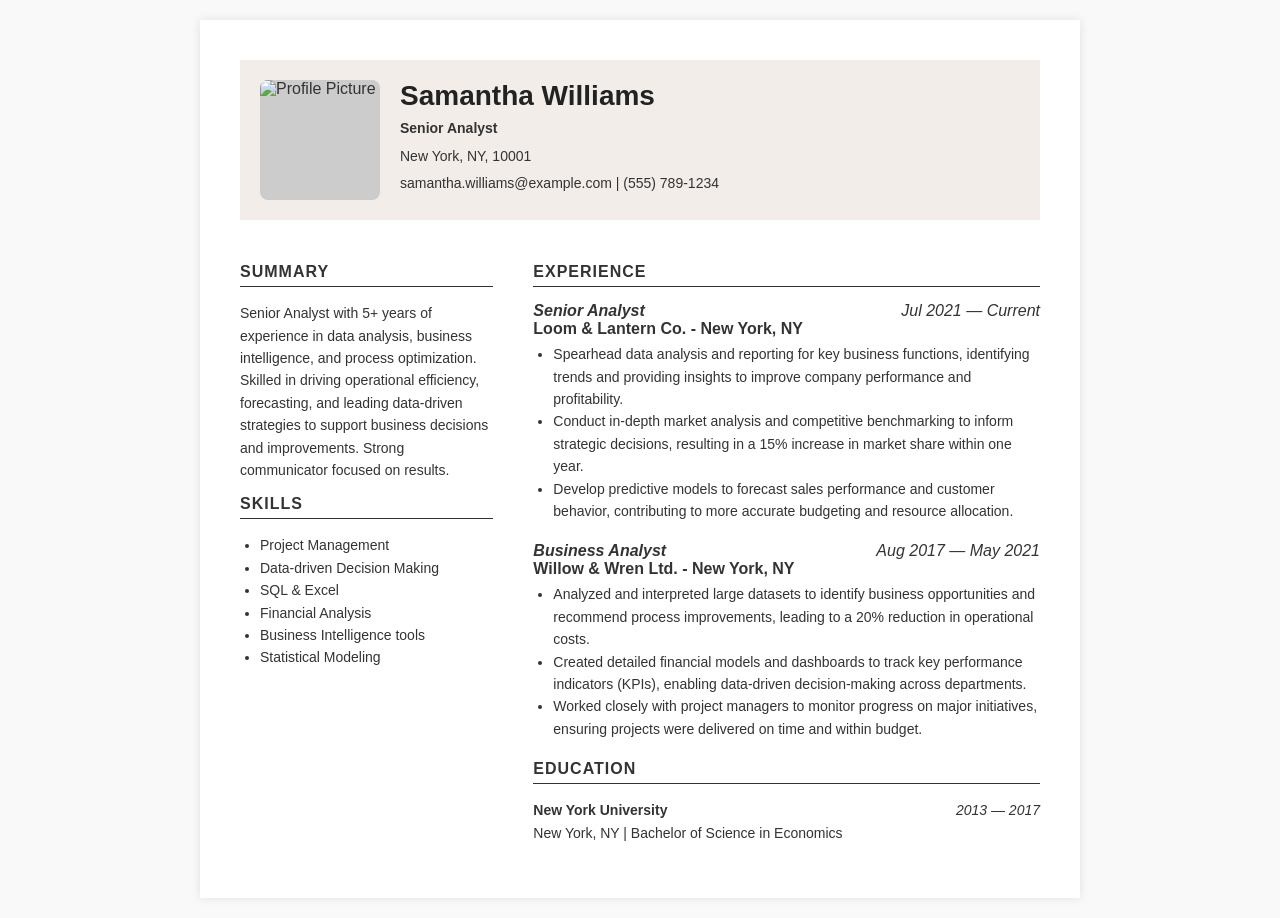
==== index.html @ facde75a "Add files via upload" ====
<!DOCTYPE html>
<html lang="en">
<head>
    <meta charset="UTF-8">
    <meta name="viewport" content="width=device-width, initial-scale=1.0">
    <title>Samantha Williams Resume</title>
    <link rel="stylesheet" href="style.css">
</head>
<body>

<div class="resume-container">
    <header>
        <img src="image/Samantha.jpg" alt="Profile Picture" class="profile-pic">
        <div class="header-info">
            <h1>Samantha Williams</h1>
            <p><strong>Senior Analyst</strong></p>
            <p>New York, NY, 10001</p>
            <p>samantha.williams@example.com | (555) 789-1234</p>
        </div>
    </header>

    <div class="main-content">
        <div class="left-col">
            <section>
                <h2>Summary</h2>
                <p>Senior Analyst with 5+ years of experience in data analysis, business intelligence, and process optimization. Skilled in driving operational efficiency, forecasting, and leading data-driven strategies to support business decisions and improvements. Strong communicator focused on results.</p>
            </section>

            <section>
                <h2>Skills</h2>
                <ul>
                    <li>Project Management</li>
                    <li>Data-driven Decision Making</li>
                    <li>SQL & Excel</li>
                    <li>Financial Analysis</li>
                    <li>Business Intelligence tools</li>
                    <li>Statistical Modeling</li>
                </ul>
            </section>
        </div>

        <div class="right-col">
            <section>
                <h2>Experience</h2>
                
                <div class="job">
                    <span class="job-title">Senior Analyst</span>
                    <span class="date">Jul 2021 — Current</span>
                    <span class="company">Loom & Lantern Co. - New York, NY</span>
                    <ul>
                        <li>Spearhead data analysis and reporting for key business functions, identifying trends and providing insights to improve company performance and profitability.</li>
                        <li>Conduct in-depth market analysis and competitive benchmarking to inform strategic decisions, resulting in a 15% increase in market share within one year.</li>
                        <li>Develop predictive models to forecast sales performance and customer behavior, contributing to more accurate budgeting and resource allocation.</li>
                    </ul>
                </div>

                <div class="job">
                    <span class="job-title">Business Analyst</span>
                    <span class="date">Aug 2017 — May 2021</span>
                    <span class="company">Willow & Wren Ltd. - New York, NY</span>
                    <ul>
                        <li>Analyzed and interpreted large datasets to identify business opportunities and recommend process improvements, leading to a 20% reduction in operational costs.</li>
                        <li>Created detailed financial models and dashboards to track key performance indicators (KPIs), enabling data-driven decision-making across departments.</li>
                        <li>Worked closely with project managers to monitor progress on major initiatives, ensuring projects were delivered on time and within budget.</li>
                    </ul>
                </div>
            </section>

            <section>
                <h2>Education</h2>
                <p><strong>New York University</strong> <span class="date">2013 — 2017</span><br>
                New York, NY | Bachelor of Science in Economics</p>
            </section>
        </div>
    </div>
</div>

</body>
</html>
---- style.css ----
body {
    font-family: 'Segoe UI', Tahoma, Geneva, Verdana, sans-serif;
    background-color: #f9f9f9;
    margin: 0;
    padding: 20px;
    color: #333;
}

.resume-container {
    max-width: 800px;
    margin: 0 auto;
    background: #fff;
    padding: 40px;
    box-shadow: 0 0 10px rgba(0,0,0,0.1);
}

/* Header Section */
header {
    background-color: #f2ede9;
    padding: 20px;
    display: flex;
    align-items: center;
    gap: 20px;
    margin-bottom: 30px;
}

.profile-pic {
    width: 120px;
    height: 120px;
    background-color: #ccc;
    border-radius: 8px;
    object-fit: cover;
}

.header-info h1 {
    margin: 0;
    font-size: 28px;
    color: #222;
}

.header-info p {
    margin: 5px 0;
    font-size: 14px;
}

/* Two Column Layout */
.main-content {
    display: flex;
    gap: 40px;
}

.left-col {
    flex: 1;
}

.right-col {
    flex: 2;
}

/* Section Styling */
h2 {
    font-size: 16px;
    text-transform: uppercase;
    border-bottom: 1px solid #333;
    padding-bottom: 5px;
    margin-bottom: 15px;
    letter-spacing: 1px;
}

p, li {
    font-size: 14px;
    line-height: 1.6;
}

ul {
    padding-left: 20px;
    margin-top: 5px;
}

.job {
    margin-bottom: 20px;
}

.job-title {
    font-weight: bold;
    font-style: italic;
}

.date {
    float: right;
    font-style: italic;
}

.company {
    display: block;
    font-weight: bold;
    margin-bottom: 5px;
}
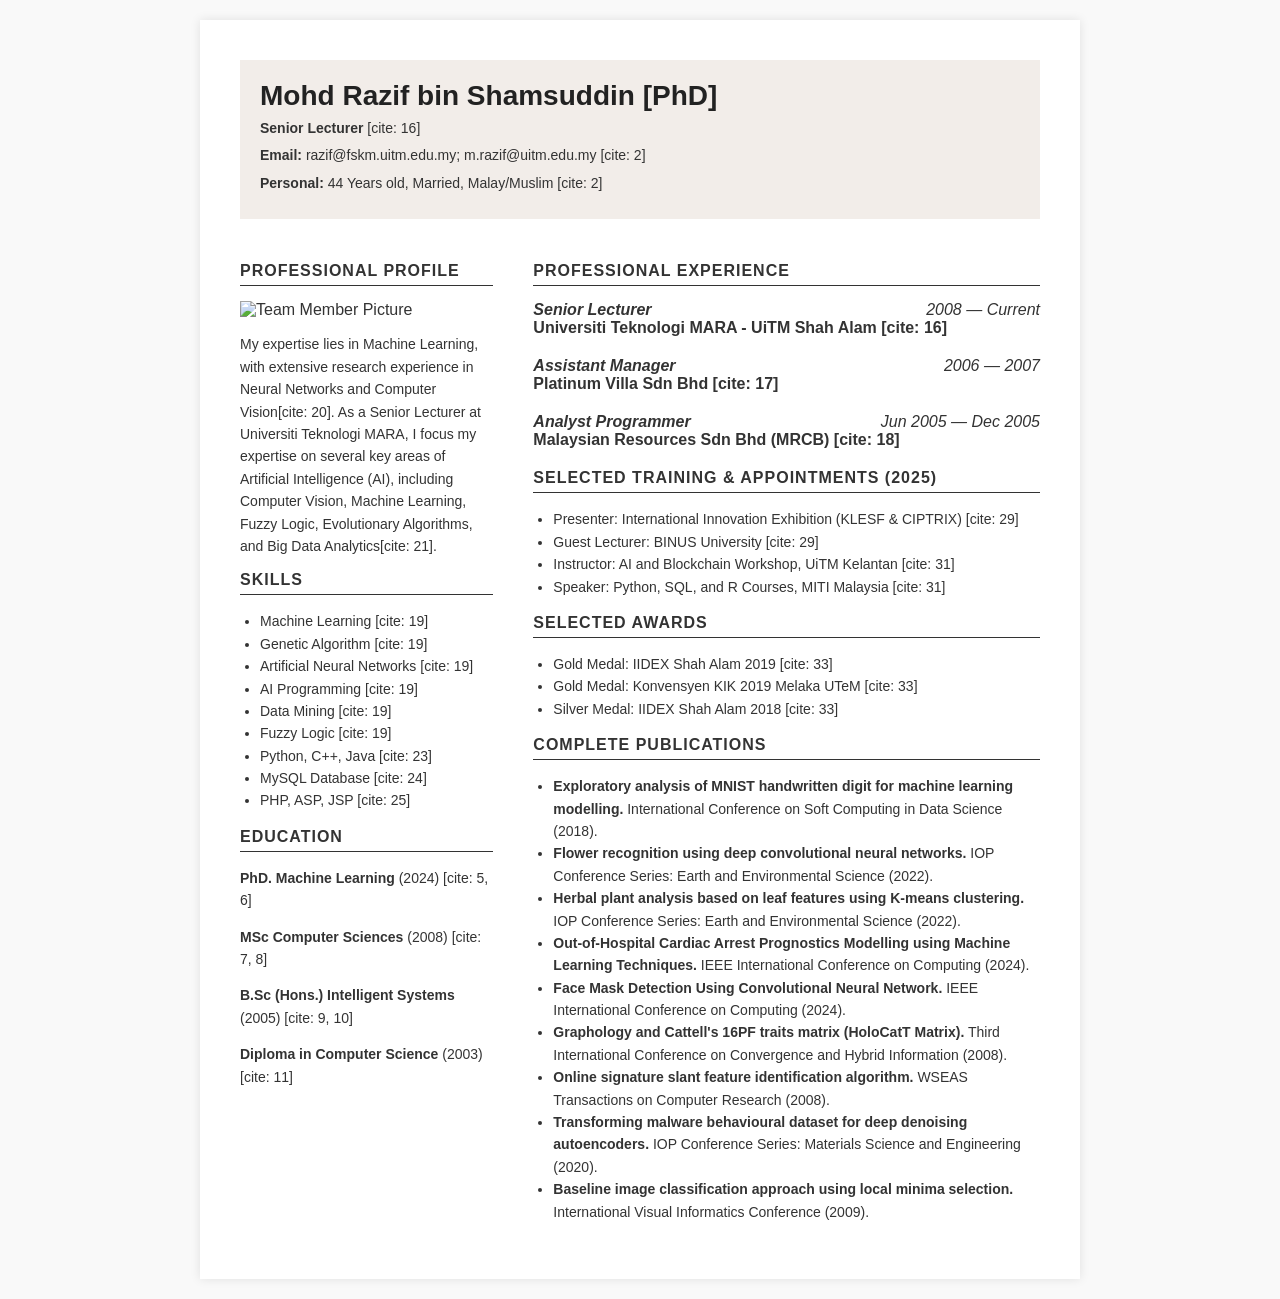
==== commit f1d635f2: "Add files via upload" ====
--- a/index.html
+++ b/index.html
@@ -3,73 +3,102 @@
 <head>
     <meta charset="UTF-8">
     <meta name="viewport" content="width=device-width, initial-scale=1.0">
-    <title>Samantha Williams Resume</title>
+    <title>Resume - Mohd Razif bin Shamsuddin</title>
     <link rel="stylesheet" href="style.css">
 </head>
 <body>
 
 <div class="resume-container">
     <header>
-        <img src="image/Samantha.jpg" alt="Profile Picture" class="profile-pic">
         <div class="header-info">
-            <h1>Samantha Williams</h1>
-            <p><strong>Senior Analyst</strong></p>
-            <p>New York, NY, 10001</p>
-            <p>samantha.williams@example.com | (555) 789-1234</p>
+            <h1>Mohd Razif bin Shamsuddin [PhD]</h1>
+            <p><strong>Senior Lecturer</strong> [cite: 16]</p>
+            <p><strong>Email:</strong> razif@fskm.uitm.edu.my; m.razif@uitm.edu.my [cite: 2]</p>
+            <p><strong>Personal:</strong> 44 Years old, Married, Malay/Muslim [cite: 2]</p>
         </div>
     </header>
 
     <div class="main-content">
         <div class="left-col">
             <section>
-                <h2>Summary</h2>
-                <p>Senior Analyst with 5+ years of experience in data analysis, business intelligence, and process optimization. Skilled in driving operational efficiency, forecasting, and leading data-driven strategies to support business decisions and improvements. Strong communicator focused on results.</p>
+                <h2>Professional Profile</h2>
+                <img src="https://etncpi.uitm.edu.my/eREEIS/uploads/55bdda89.png" alt="Team Member Picture" data-speed="0.5" width="300px">
+                <p>My expertise lies in Machine Learning, with extensive research experience in Neural Networks and Computer Vision[cite: 20]. As a Senior Lecturer at Universiti Teknologi MARA, I focus my expertise on several key areas of Artificial Intelligence (AI), including Computer Vision, Machine Learning, Fuzzy Logic, Evolutionary Algorithms, and Big Data Analytics[cite: 21].</p>
             </section>
 
             <section>
                 <h2>Skills</h2>
                 <ul>
-                    <li>Project Management</li>
-                    <li>Data-driven Decision Making</li>
-                    <li>SQL & Excel</li>
-                    <li>Financial Analysis</li>
-                    <li>Business Intelligence tools</li>
-                    <li>Statistical Modeling</li>
+                    <li>Machine Learning [cite: 19]</li>
+                    <li>Genetic Algorithm [cite: 19]</li>
+                    <li>Artificial Neural Networks [cite: 19]</li>
+                    <li>AI Programming [cite: 19]</li>
+                    <li>Data Mining [cite: 19]</li>
+                    <li>Fuzzy Logic [cite: 19]</li>
+                    <li>Python, C++, Java [cite: 23]</li>
+                    <li>MySQL Database [cite: 24]</li>
+                    <li>PHP, ASP, JSP [cite: 25]</li>
                 </ul>
+            </section>
+
+            <section>
+                <h2>Education</h2>
+                <p><strong>PhD. Machine Learning</strong> (2024) [cite: 5, 6]</p>
+                <p><strong>MSc Computer Sciences</strong> (2008) [cite: 7, 8]</p>
+                <p><strong>B.Sc (Hons.) Intelligent Systems</strong> (2005) [cite: 9, 10]</p>
+                <p><strong>Diploma in Computer Science</strong> (2003) [cite: 11]</p>
             </section>
         </div>
 
         <div class="right-col">
             <section>
-                <h2>Experience</h2>
-                
+                <h2>Professional Experience</h2>
                 <div class="job">
-                    <span class="job-title">Senior Analyst</span>
-                    <span class="date">Jul 2021 — Current</span>
-                    <span class="company">Loom & Lantern Co. - New York, NY</span>
-                    <ul>
-                        <li>Spearhead data analysis and reporting for key business functions, identifying trends and providing insights to improve company performance and profitability.</li>
-                        <li>Conduct in-depth market analysis and competitive benchmarking to inform strategic decisions, resulting in a 15% increase in market share within one year.</li>
-                        <li>Develop predictive models to forecast sales performance and customer behavior, contributing to more accurate budgeting and resource allocation.</li>
-                    </ul>
+                    <span class="job-title">Senior Lecturer</span>
+                    <span class="date">2008 — Current</span>
+                    <span class="company">Universiti Teknologi MARA - UiTM Shah Alam [cite: 16]</span>
                 </div>
-
                 <div class="job">
-                    <span class="job-title">Business Analyst</span>
-                    <span class="date">Aug 2017 — May 2021</span>
-                    <span class="company">Willow & Wren Ltd. - New York, NY</span>
-                    <ul>
-                        <li>Analyzed and interpreted large datasets to identify business opportunities and recommend process improvements, leading to a 20% reduction in operational costs.</li>
-                        <li>Created detailed financial models and dashboards to track key performance indicators (KPIs), enabling data-driven decision-making across departments.</li>
-                        <li>Worked closely with project managers to monitor progress on major initiatives, ensuring projects were delivered on time and within budget.</li>
-                    </ul>
+                    <span class="job-title">Assistant Manager</span>
+                    <span class="date">2006 — 2007</span>
+                    <span class="company">Platinum Villa Sdn Bhd [cite: 17]</span>
+                </div>
+                <div class="job">
+                    <span class="job-title">Analyst Programmer</span>
+                    <span class="date">Jun 2005 — Dec 2005</span>
+                    <span class="company">Malaysian Resources Sdn Bhd (MRCB) [cite: 18]</span>
                 </div>
             </section>
 
             <section>
-                <h2>Education</h2>
-                <p><strong>New York University</strong> <span class="date">2013 — 2017</span><br>
-                New York, NY | Bachelor of Science in Economics</p>
+                <h2>Selected Training & Appointments (2025)</h2>
+                <ul>
+                    <li>Presenter: International Innovation Exhibition (KLESF & CIPTRIX) [cite: 29]</li>
+                    <li>Guest Lecturer: BINUS University [cite: 29]</li>
+                    <li>Instructor: AI and Blockchain Workshop, UiTM Kelantan [cite: 31]</li>
+                    <li>Speaker: Python, SQL, and R Courses, MITI Malaysia [cite: 31]</li>
+                </ul>
+            </section>
+
+            <section>
+                <h2>Selected Awards</h2>
+                <ul>
+                    <li>Gold Medal: IIDEX Shah Alam 2019 [cite: 33]</li>
+                    <li>Gold Medal: Konvensyen KIK 2019 Melaka UTeM [cite: 33]</li>
+                    <li>Silver Medal: IIDEX Shah Alam 2018 [cite: 33]</li>
+                </ul>
+                <h2>Complete Publications</h2>
+        <ul>
+            <li><strong>Exploratory analysis of MNIST handwritten digit for machine learning modelling.</strong> International Conference on Soft Computing in Data Science (2018).</li>
+            <li><strong>Flower recognition using deep convolutional neural networks.</strong> IOP Conference Series: Earth and Environmental Science (2022).</li>
+            <li><strong>Herbal plant analysis based on leaf features using K-means clustering.</strong> IOP Conference Series: Earth and Environmental Science (2022).</li>
+            <li><strong>Out-of-Hospital Cardiac Arrest Prognostics Modelling using Machine Learning Techniques.</strong> IEEE International Conference on Computing (2024).</li>
+            <li><strong>Face Mask Detection Using Convolutional Neural Network.</strong> IEEE International Conference on Computing (2024).</li>
+            <li><strong>Graphology and Cattell's 16PF traits matrix (HoloCatT Matrix).</strong> Third International Conference on Convergence and Hybrid Information (2008).</li>
+            <li><strong>Online signature slant feature identification algorithm.</strong> WSEAS Transactions on Computer Research (2008).</li>
+            <li><strong>Transforming malware behavioural dataset for deep denoising autoencoders.</strong> IOP Conference Series: Materials Science and Engineering (2020).</li>
+            <li><strong>Baseline image classification approach using local minima selection.</strong> International Visual Informatics Conference (2009).</li>
+        </ul>
             </section>
         </div>
     </div>
